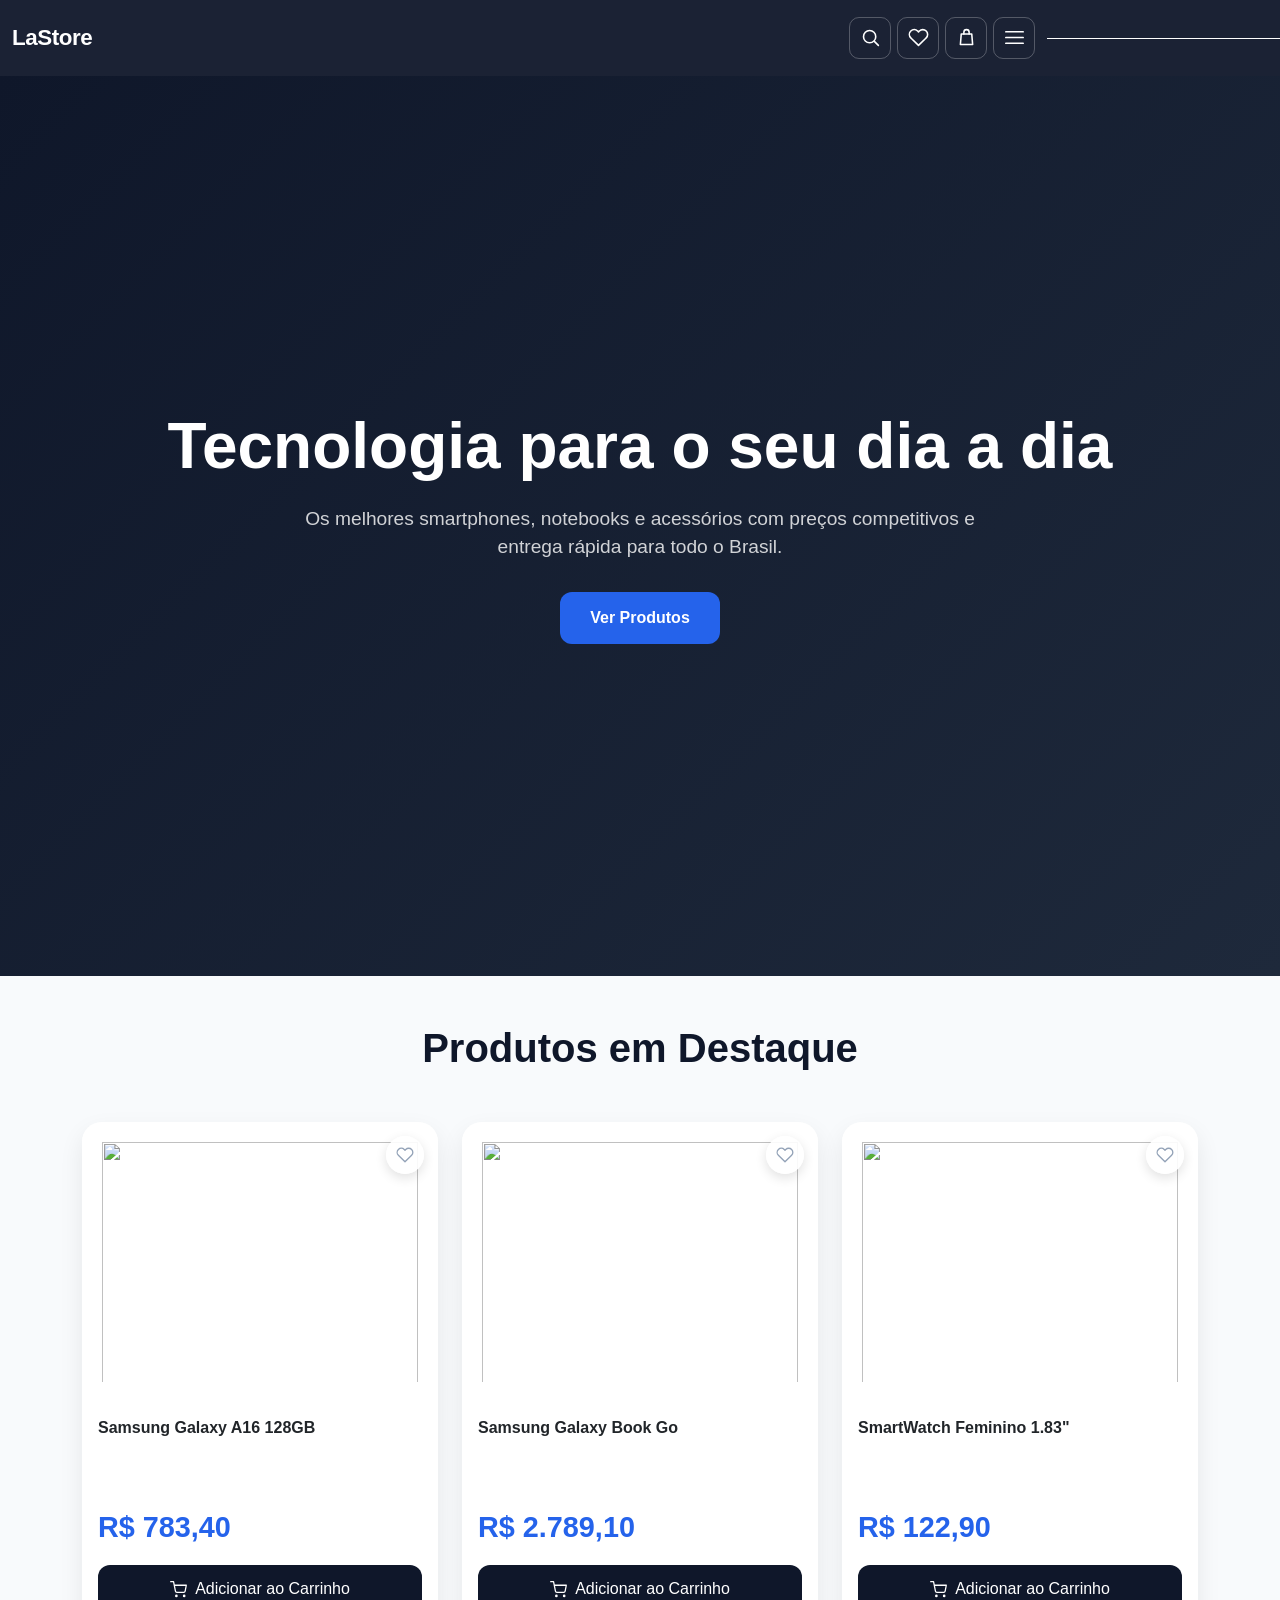
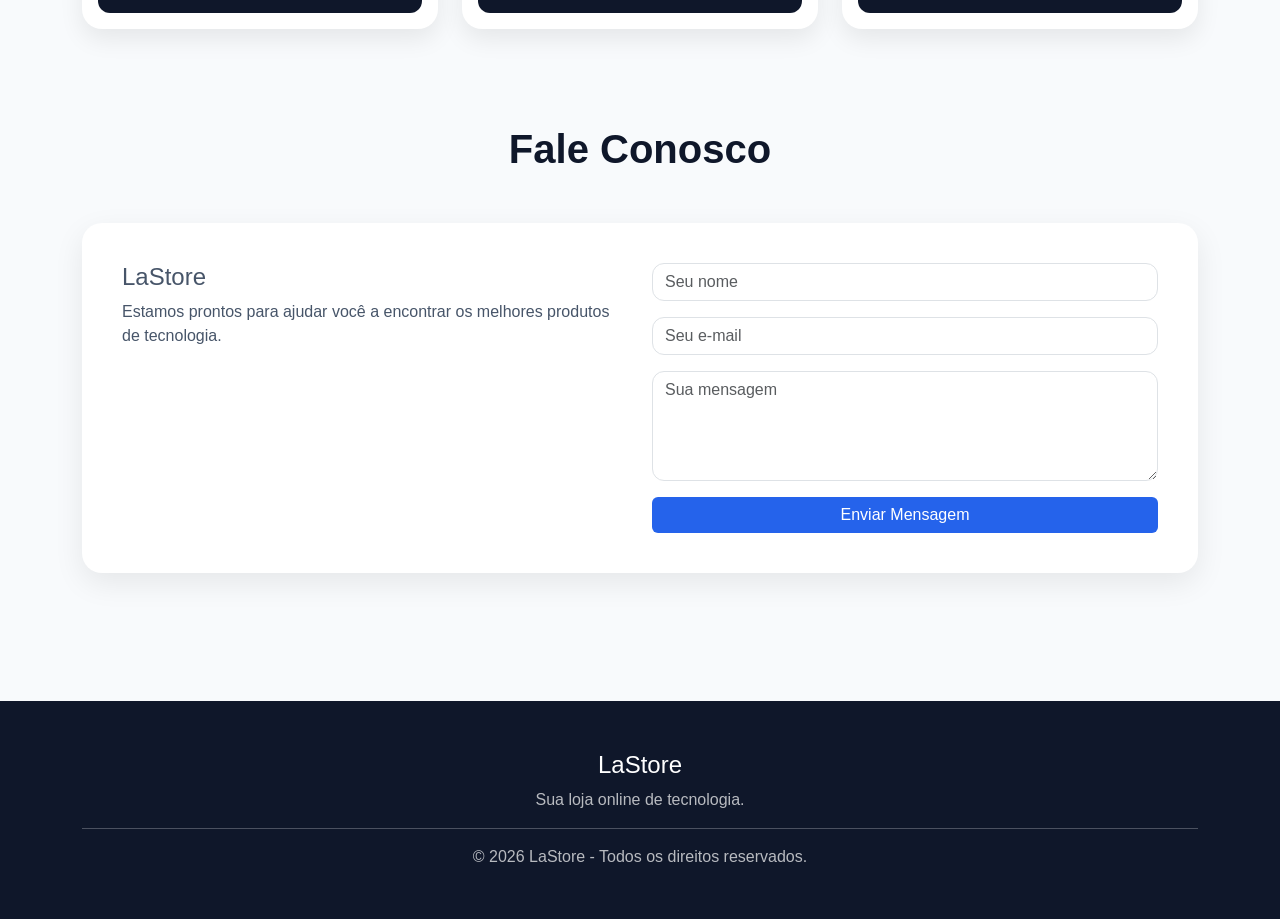
==== index.html @ 4da08b0f "Primeira versão do Lastore" ====
<!DOCTYPE html>
<html lang="pt-BR">
<head>
<meta charset="UTF-8">
<meta name="viewport" content="width=device-width, initial-scale=1.0">

<title>LaStore | Tecnologia e Inovação</title>

<link href="https://cdn.jsdelivr.net/npm/bootstrap@5.3.8/dist/css/bootstrap.min.css" rel="stylesheet">

<link rel="stylesheet" href="style.css">

</head>

<body>

<!-- TOASTS -->
<div class="toast-stack" id="toastStack"></div>

<header>

<nav class="navbar navbar-expand-lg fixed-top">
<div class="container d-flex align-items-center justify-content-between">

<a class="navbar-brand" href="#">
LaStore
</a>

<div class="nav-icons">

<button class="icon-btn" id="searchToggleBtn" onclick="toggleSearch()" aria-label="Pesquisar" title="Pesquisar">
<svg viewBox="0 0 24 24" width="21" height="21" fill="none" stroke="currentColor" stroke-width="1.8" stroke-linecap="round" stroke-linejoin="round"><circle cx="11" cy="11" r="7"></circle><line x1="21" y1="21" x2="16.65" y2="16.65"></line></svg>
</button>

<button class="icon-btn" id="wishlistBtn" data-bs-toggle="offcanvas" data-bs-target="#favoritos" aria-label="Favoritos" title="Favoritos">
<svg viewBox="0 0 24 24" width="21" height="21" fill="none" stroke="currentColor" stroke-width="1.8" stroke-linecap="round" stroke-linejoin="round"><path d="M20.8 4.6a5.5 5.5 0 0 0-7.8 0L12 5.6l-1-1a5.5 5.5 0 1 0-7.8 7.8l1 1L12 21l7.8-7.6 1-1a5.5 5.5 0 0 0 0-7.8z"></path></svg>
<span class="cart-badge d-none" id="favCount">0</span>
</button>

<button class="icon-btn" data-bs-toggle="offcanvas" data-bs-target="#carrinho" aria-label="Carrinho" title="Carrinho">
<svg viewBox="0 0 24 24" width="21" height="21" fill="none" stroke="currentColor" stroke-width="1.8" stroke-linecap="round" stroke-linejoin="round"><path d="M6 8h12l1 12H5L6 8z"></path><path d="M9 8V6a3 3 0 0 1 6 0v2"></path></svg>
<span class="cart-badge d-none" id="cartCount">0</span>
</button>

<button class="icon-btn" id="menuToggleBtn" onclick="abrirMenu()" aria-label="Menu" title="Menu">
<svg viewBox="0 0 24 24" width="23" height="23" fill="none" stroke="currentColor" stroke-width="1.8" stroke-linecap="round"><line x1="3" y1="6" x2="21" y2="6"></line><line x1="3" y1="12" x2="21" y2="12"></line><line x1="3" y1="18" x2="21" y2="18"></line></svg>
</button>

</div>

</div>

<!-- BARRA DE BUSCA -->
<div class="search-bar-wrap" id="searchBarWrap">
<div class="container">
<div class="search-input-group">
<svg viewBox="0 0 24 24" width="17" height="17" fill="none" stroke="currentColor" stroke-width="1.8" stroke-linecap="round" stroke-linejoin="round"><circle cx="11" cy="11" r="7"></circle><line x1="21" y1="21" x2="16.65" y2="16.65"></line></svg>
<input type="text" id="searchInput" class="form-control" placeholder="Buscar produtos..." oninput="handleSearchInput()" autocomplete="off">
</div>
<div class="search-suggestions" id="searchSuggestions"></div>
</div>
</div>

</nav>

</header>

<main>

<section id="home" class="hero">

<div class="container">

<h1>Tecnologia para o seu dia a dia</h1>

<p>
Os melhores smartphones, notebooks e acessórios com preços competitivos e entrega rápida para todo o Brasil.
</p>

<a href="#produtos" class="btn btn-primary">
Ver Produtos
</a>

</div>

</section>

<section id="produtos" class="py-5">

<div class="container">

<h2 class="section-title">
Produtos em Destaque
</h2>

<div class="row g-4">

<div class="col-md-6 col-lg-4">

<div class="card card-clickable" onclick="abrirDetalhesProduto(event)">

<button
class="fav-btn"
onclick="event.stopPropagation(); toggleFavorito(this)"
data-id="galaxy-a16"
data-name="Samsung Galaxy A16 128GB"
data-price="783.40"
data-img="https://horizonplay.fbitsstatic.net/img/p/smartphone-samsung-galaxy-a16-sm-a165m-dual-sim-de-128gb-4gb-ram-de-6-7-50-5-2mp-13mp-light-gray-152478/339081.jpg?w=670&h=670&v=202501231555"
title="Favoritar">
<svg class="icon-outline" viewBox="0 0 24 24" width="18" height="18" fill="none" stroke="currentColor" stroke-width="1.8" stroke-linecap="round" stroke-linejoin="round"><path d="M20.8 4.6a5.5 5.5 0 0 0-7.8 0L12 5.6l-1-1a5.5 5.5 0 1 0-7.8 7.8l1 1L12 21l7.8-7.6 1-1a5.5 5.5 0 0 0 0-7.8z"></path></svg>
<svg class="icon-filled" viewBox="0 0 24 24" width="18" height="18" fill="currentColor"><path d="M12 21s-6.7-4.35-9.3-8.1C1 10.1 1.6 6.6 4.6 5a5.4 5.4 0 0 1 7.4 1.7A5.4 5.4 0 0 1 19.4 5c3 1.6 3.6 5.1 1.9 7.9C18.7 16.65 12 21 12 21z"></path></svg>
</button>

<img
src="https://horizonplay.fbitsstatic.net/img/p/smartphone-samsung-galaxy-a16-sm-a165m-dual-sim-de-128gb-4gb-ram-de-6-7-50-5-2mp-13mp-light-gray-152478/339081.jpg?w=670&h=670&v=202501231555"
class="card-img-top">

<div class="card-body d-flex flex-column">

<h5 class="card-title">
Samsung Galaxy A16 128GB
</h5>

<p class="price">
R$ 783,40
</p>

<button
class="btn btn-cart mt-auto"
onclick="event.stopPropagation(); addToCart(this)"
data-id="galaxy-a16"
data-name="Samsung Galaxy A16 128GB"
data-price="783.40"
data-img="https://horizonplay.fbitsstatic.net/img/p/smartphone-samsung-galaxy-a16-sm-a165m-dual-sim-de-128gb-4gb-ram-de-6-7-50-5-2mp-13mp-light-gray-152478/339081.jpg?w=670&h=670&v=202501231555">
<svg viewBox="0 0 24 24" width="17" height="17" fill="none" stroke="currentColor" stroke-width="1.8" stroke-linecap="round" stroke-linejoin="round"><circle cx="9" cy="21" r="1"></circle><circle cx="20" cy="21" r="1"></circle><path d="M1 1h4l2.68 13.39a2 2 0 0 0 2 1.61h9.72a2 2 0 0 0 2-1.61L23 6H6"></path></svg>
<span>Adicionar ao Carrinho</span>
</button>

</div>
</div>
</div>

<div class="col-md-6 col-lg-4">

<div class="card card-clickable" onclick="abrirDetalhesProduto(event)">

<button
class="fav-btn"
onclick="event.stopPropagation(); toggleFavorito(this)"
data-id="galaxy-book-go"
data-name="Samsung Galaxy Book Go"
data-price="2789.10"
data-img="https://encrypted-tbn0.gstatic.com/shopping?q=tbn:ANd9GcTF6fMld_D76Q135TUOcxY_WT55fPdddpoz2CCiGW16uQ-2l4sKL_Lm_xfB4ng6LVjVs_negzHs_B8CIBebFWRwb944hF-o_VS5XSPoDG32-0N-1CF_nwsgCt_-OFv042NvxNtih0E9BWY&usqp=CAc"
title="Favoritar">
<svg class="icon-outline" viewBox="0 0 24 24" width="18" height="18" fill="none" stroke="currentColor" stroke-width="1.8" stroke-linecap="round" stroke-linejoin="round"><path d="M20.8 4.6a5.5 5.5 0 0 0-7.8 0L12 5.6l-1-1a5.5 5.5 0 1 0-7.8 7.8l1 1L12 21l7.8-7.6 1-1a5.5 5.5 0 0 0 0-7.8z"></path></svg>
<svg class="icon-filled" viewBox="0 0 24 24" width="18" height="18" fill="currentColor"><path d="M12 21s-6.7-4.35-9.3-8.1C1 10.1 1.6 6.6 4.6 5a5.4 5.4 0 0 1 7.4 1.7A5.4 5.4 0 0 1 19.4 5c3 1.6 3.6 5.1 1.9 7.9C18.7 16.65 12 21 12 21z"></path></svg>
</button>

<img
src="https://encrypted-tbn0.gstatic.com/shopping?q=tbn:ANd9GcTF6fMld_D76Q135TUOcxY_WT55fPdddpoz2CCiGW16uQ-2l4sKL_Lm_xfB4ng6LVjVs_negzHs_B8CIBebFWRwb944hF-o_VS5XSPoDG32-0N-1CF_nwsgCt_-OFv042NvxNtih0E9BWY&usqp=CAc"
class="card-img-top">

<div class="card-body d-flex flex-column">

<h5 class="card-title">
Samsung Galaxy Book Go
</h5>

<p class="price">
R$ 2.789,10
</p>

<button
class="btn btn-cart mt-auto"
onclick="event.stopPropagation(); addToCart(this)"
data-id="galaxy-book-go"
data-name="Samsung Galaxy Book Go"
data-price="2789.10"
data-img="https://encrypted-tbn0.gstatic.com/shopping?q=tbn:ANd9GcTF6fMld_D76Q135TUOcxY_WT55fPdddpoz2CCiGW16uQ-2l4sKL_Lm_xfB4ng6LVjVs_negzHs_B8CIBebFWRwb944hF-o_VS5XSPoDG32-0N-1CF_nwsgCt_-OFv042NvxNtih0E9BWY&usqp=CAc">
<svg viewBox="0 0 24 24" width="17" height="17" fill="none" stroke="currentColor" stroke-width="1.8" stroke-linecap="round" stroke-linejoin="round"><circle cx="9" cy="21" r="1"></circle><circle cx="20" cy="21" r="1"></circle><path d="M1 1h4l2.68 13.39a2 2 0 0 0 2 1.61h9.72a2 2 0 0 0 2-1.61L23 6H6"></path></svg>
<span>Adicionar ao Carrinho</span>
</button>

</div>
</div>
</div>

<div class="col-md-6 col-lg-4">

<div class="card card-clickable" onclick="abrirDetalhesProduto(event)">

<button
class="fav-btn"
onclick="event.stopPropagation(); toggleFavorito(this)"
data-id="smartwatch-fem"
data-name="SmartWatch Feminino 1.83&quot;"
data-price="122.90"
data-img="https://encrypted-tbn2.gstatic.com/shopping?q=tbn:ANd9GcSDHl7IGNN-c6VTKessWrzqLMX72WUH75_4E2bUFeJ4hO3MxTqA41mdZUwN_GTZT2Ot0Dv4WwpmY1N2ilcf4PkqiHlMtq92T5DcrvlVoA-Kic12PH2kKSZ5bWdzwJHIVbV1d8bzwg&usqp=CAc"
title="Favoritar">
<svg class="icon-outline" viewBox="0 0 24 24" width="18" height="18" fill="none" stroke="currentColor" stroke-width="1.8" stroke-linecap="round" stroke-linejoin="round"><path d="M20.8 4.6a5.5 5.5 0 0 0-7.8 0L12 5.6l-1-1a5.5 5.5 0 1 0-7.8 7.8l1 1L12 21l7.8-7.6 1-1a5.5 5.5 0 0 0 0-7.8z"></path></svg>
<svg class="icon-filled" viewBox="0 0 24 24" width="18" height="18" fill="currentColor"><path d="M12 21s-6.7-4.35-9.3-8.1C1 10.1 1.6 6.6 4.6 5a5.4 5.4 0 0 1 7.4 1.7A5.4 5.4 0 0 1 19.4 5c3 1.6 3.6 5.1 1.9 7.9C18.7 16.65 12 21 12 21z"></path></svg>
</button>

<img
src="https://encrypted-tbn2.gstatic.com/shopping?q=tbn:ANd9GcSDHl7IGNN-c6VTKessWrzqLMX72WUH75_4E2bUFeJ4hO3MxTqA41mdZUwN_GTZT2Ot0Dv4WwpmY1N2ilcf4PkqiHlMtq92T5DcrvlVoA-Kic12PH2kKSZ5bWdzwJHIVbV1d8bzwg&usqp=CAc"
class="card-img-top">

<div class="card-body d-flex flex-column">

<h5 class="card-title">
SmartWatch Feminino 1.83"
</h5>

<p class="price">
R$ 122,90
</p>

<button
class="btn btn-cart mt-auto"
onclick="event.stopPropagation(); addToCart(this)"
data-id="smartwatch-fem"
data-name="SmartWatch Feminino 1.83&quot;"
data-price="122.90"
data-img="https://encrypted-tbn2.gstatic.com/shopping?q=tbn:ANd9GcSDHl7IGNN-c6VTKessWrzqLMX72WUH75_4E2bUFeJ4hO3MxTqA41mdZUwN_GTZT2Ot0Dv4WwpmY1N2ilcf4PkqiHlMtq92T5DcrvlVoA-Kic12PH2kKSZ5bWdzwJHIVbV1d8bzwg&usqp=CAc">
<svg viewBox="0 0 24 24" width="17" height="17" fill="none" stroke="currentColor" stroke-width="1.8" stroke-linecap="round" stroke-linejoin="round"><circle cx="9" cy="21" r="1"></circle><circle cx="20" cy="21" r="1"></circle><path d="M1 1h4l2.68 13.39a2 2 0 0 0 2 1.61h9.72a2 2 0 0 0 2-1.61L23 6H6"></path></svg>
<span>Adicionar ao Carrinho</span>
</button>

</div>
</div>
</div>

</div>

</div>

</section>

<section id="contato" class="py-5">

<div class="container">

<h2 class="section-title">
Fale Conosco
</h2>

<div class="contact">

<div class="row">

<div class="col-md-6">
<h4>LaStore</h4>
<p>
Estamos prontos para ajudar você a encontrar os melhores produtos de tecnologia.
</p>
</div>

<div class="col-md-6">

<form onsubmit="return enviarMensagem(event)">

<input
type="text"
class="form-control mb-3"
placeholder="Seu nome"
required>

<input
type="email"
class="form-control mb-3"
placeholder="Seu e-mail"
required>

<textarea
class="form-control mb-3"
rows="4"
placeholder="Sua mensagem"
required></textarea>

<button class="btn btn-primary w-100">
Enviar Mensagem
</button>

</form>

</div>

</div>

</div>

</div>

</section>

</main>

<footer>

<div class="container text-center">

<h4>LaStore</h4>

<p class="footer-text">
Sua loja online de tecnologia.
</p>

<hr>

<p class="footer-text mb-0">
©️ 2026 LaStore - Todos os direitos reservados.
</p>

</div>

</footer>

<!-- MENU LATERAL (hambúrguer) -->
<div class="offcanvas offcanvas-end" tabindex="-1" id="menuLateral">

<div class="offcanvas-header">
<div id="menuUserInfo"></div>
<button type="button" class="btn-close" data-bs-dismiss="offcanvas"></button>
</div>

<div class="offcanvas-body d-flex flex-column">

<a href="#home" class="menu-link" onclick="return irParaSecao(event, 'home')">Início</a>
<a href="#produtos" class="menu-link" onclick="return irParaSecao(event, 'produtos')">Produtos</a>
<a href="#contato" class="menu-link" onclick="return irParaSecao(event, 'contato')">Contato</a>

<div id="menuAuthArea"></div>

<div class="mt-auto" id="menuLogoutArea"></div>

</div>

</div>

<!-- AUTH (Login + Cadastro em um único offcanvas, para evitar conflito de animação do Bootstrap) -->

<div class="offcanvas offcanvas-end" tabindex="-1" id="authOffcanvas">

<div class="offcanvas-header pb-0">
<button
type="button"
class="btn-close ms-auto"
data-bs-dismiss="offcanvas"> </button>
</div>

<div class="offcanvas-body pt-0">

<!-- VIEW: LOGIN -->
<div id="loginView">

<div class="auth-header">
<div class="auth-icon">
<svg viewBox="0 0 24 24" width="24" height="24" fill="none" stroke="currentColor" stroke-width="1.8" stroke-linecap="round" stroke-linejoin="round"><rect x="4" y="10" width="16" height="10" rx="2"></rect><path d="M8 10V7a4 4 0 0 1 8 0v3"></path></svg>
</div>
<h5>Bem-vindo de volta</h5>
<p>Acesse sua conta para continuar</p>
</div>

<form id="loginForm" onsubmit="return handleLogin(event)" novalidate>

<div class="mb-3">
<label class="form-label">E-mail</label>
<div class="input-group-auth">
<span class="field-icon"><svg viewBox="0 0 24 24" width="15" height="15" fill="none" stroke="currentColor" stroke-width="1.8" stroke-linecap="round" stroke-linejoin="round"><rect x="2" y="4" width="20" height="16" rx="2"></rect><path d="M22 6 12 13 2 6"></path></svg></span>
<input type="email" class="form-control" id="loginEmail" placeholder="seuemail@exemplo.com" required>
</div>
<div class="field-error" id="loginEmailError">Informe um e-mail válido.</div>
</div>

<div class="mb-2">
<label class="form-label">Senha</label>
<div class="input-group-auth">
<span class="field-icon"><svg viewBox="0 0 24 24" width="15" height="15" fill="none" stroke="currentColor" stroke-width="1.8" stroke-linecap="round" stroke-linejoin="round"><circle cx="7.5" cy="15.5" r="5.5"></circle><path d="M21 2l-9.6 9.6"></path><path d="M15.5 7.5l3 3L22 7l-3-3"></path></svg></span>
<input type="password" class="form-control" id="loginPassword" placeholder="Sua senha" required>
<button type="button" class="toggle-visibility" onclick="toggleVisibility('loginPassword', this)"><svg class="eye-open" viewBox="0 0 24 24" width="16" height="16" fill="none" stroke="currentColor" stroke-width="1.8" stroke-linecap="round" stroke-linejoin="round"><path d="M1 12s4-7 11-7 11 7 11 7-4 7-11 7-11-7-11-7z"></path><circle cx="12" cy="12" r="3"></circle></svg><svg class="eye-closed d-none" viewBox="0 0 24 24" width="16" height="16" fill="none" stroke="currentColor" stroke-width="1.8" stroke-linecap="round" stroke-linejoin="round"><path d="M17.94 17.94A10.94 10.94 0 0 1 12 19c-7 0-11-7-11-7a20.3 20.3 0 0 1 5.06-5.94M9.9 4.24A10.94 10.94 0 0 1 12 4c7 0 11 7 11 7a20.3 20.3 0 0 1-2.16 3.19M14.12 14.12a3 3 0 1 1-4.24-4.24"></path><line x1="1" y1="1" x2="23" y2="23"></line></svg></button>
</div>
<div class="field-error" id="loginPasswordError">Informe sua senha.</div>
</div>

<div class="d-flex justify-content-between align-items-center mb-3 mt-2">
<div class="form-check">
<input class="form-check-input" type="checkbox" id="lembrarMe">
<label class="form-check-label" for="lembrarMe">Lembrar-me</label>
</div>
<a href="#" class="forgot-link" onclick="mostrarToast('Recuperação de senha', 'Enviamos as instruções para o seu e-mail (simulação).', 'success'); return false;">Esqueceu a senha?</a>
</div>

<button type="submit" class="btn btn-primary btn-auth-submit">
Entrar
</button>

<div class="auth-divider">novo por aqui?</div>

<div class="auth-switch">
Ainda não tem conta?
<a href="#" onclick="mostrarAuthView('cadastro'); return false;">Criar conta grátis</a>
</div>

</form>

</div>

<!-- VIEW: CADASTRO -->
<div id="cadastroView" class="d-none">

<div class="auth-header">
<div class="auth-icon">
<svg viewBox="0 0 24 24" width="24" height="24" fill="none" stroke="currentColor" stroke-width="1.8" stroke-linecap="round" stroke-linejoin="round"><path d="M20 21v-2a4 4 0 0 0-4-4H8a4 4 0 0 0-4 4v2"></path><circle cx="12" cy="7" r="4"></circle></svg>
</div>
<h5>Criar minha conta</h5>
<p>Leva menos de um minuto</p>
</div>

<form id="cadastroForm" onsubmit="return handleCadastro(event)" novalidate>

<div class="mb-3">
<label class="form-label">Nome completo</label>
<div class="input-group-auth">
<span class="field-icon"><svg viewBox="0 0 24 24" width="15" height="15" fill="none" stroke="currentColor" stroke-width="1.8" stroke-linecap="round" stroke-linejoin="round"><path d="M20 21v-2a4 4 0 0 0-4-4H8a4 4 0 0 0-4 4v2"></path><circle cx="12" cy="7" r="4"></circle></svg></span>
<input type="text" class="form-control" id="cadNome" placeholder="Seu nome" required>
</div>
<div class="field-error" id="cadNomeError">Informe seu nome.</div>
</div>

<div class="mb-3">
<label class="form-label">E-mail</label>
<div class="input-group-auth">
<span class="field-icon"><svg viewBox="0 0 24 24" width="15" height="15" fill="none" stroke="currentColor" stroke-width="1.8" stroke-linecap="round" stroke-linejoin="round"><rect x="2" y="4" width="20" height="16" rx="2"></rect><path d="M22 6 12 13 2 6"></path></svg></span>
<input type="email" class="form-control" id="cadEmail" placeholder="seuemail@exemplo.com" required>
</div>
<div class="field-error" id="cadEmailError">Informe um e-mail válido.</div>
</div>

<div class="mb-1">
<label class="form-label">Senha</label>
<div class="input-group-auth">
<span class="field-icon"><svg viewBox="0 0 24 24" width="15" height="15" fill="none" stroke="currentColor" stroke-width="1.8" stroke-linecap="round" stroke-linejoin="round"><circle cx="7.5" cy="15.5" r="5.5"></circle><path d="M21 2l-9.6 9.6"></path><path d="M15.5 7.5l3 3L22 7l-3-3"></path></svg></span>
<input type="password" class="form-control" id="cadSenha" placeholder="Crie uma senha forte" oninput="atualizarForcaSenha()" required>
<button type="button" class="toggle-visibility" onclick="toggleVisibility('cadSenha', this)"><svg class="eye-open" viewBox="0 0 24 24" width="16" height="16" fill="none" stroke="currentColor" stroke-width="1.8" stroke-linecap="round" stroke-linejoin="round"><path d="M1 12s4-7 11-7 11 7 11 7-4 7-11 7-11-7-11-7z"></path><circle cx="12" cy="12" r="3"></circle></svg><svg class="eye-closed d-none" viewBox="0 0 24 24" width="16" height="16" fill="none" stroke="currentColor" stroke-width="1.8" stroke-linecap="round" stroke-linejoin="round"><path d="M17.94 17.94A10.94 10.94 0 0 1 12 19c-7 0-11-7-11-7a20.3 20.3 0 0 1 5.06-5.94M9.9 4.24A10.94 10.94 0 0 1 12 4c7 0 11 7 11 7a20.3 20.3 0 0 1-2.16 3.19M14.12 14.12a3 3 0 1 1-4.24-4.24"></path><line x1="1" y1="1" x2="23" y2="23"></line></svg></button>
</div>

<div class="pwd-strength">
<div class="pwd-strength-bars">
<span id="bar1"></span>
<span id="bar2"></span>
<span id="bar3"></span>
<span id="bar4"></span>
</div>
<span class="pwd-strength-label" id="pwdStrengthLabel" style="color:#94a3b8;">Digite uma senha</span>

<ul class="pwd-rules">
<li id="ruleLen"><span class="rule-icon">○</span> Mínimo de 8 caracteres</li>
<li id="ruleUpper"><span class="rule-icon">○</span> Uma letra maiúscula</li>
<li id="ruleLower"><span class="rule-icon">○</span> Uma letra minúscula</li>
<li id="ruleNumber"><span class="rule-icon">○</span> Um número</li>
<li id="ruleSpecial"><span class="rule-icon">○</span> Um caractere especial (!@#$%...)</li>
</ul>
</div>
</div>

<div class="mb-3 mt-3">
<label class="form-label">Confirmar senha</label>
<div class="input-group-auth">
<span class="field-icon"><svg viewBox="0 0 24 24" width="15" height="15" fill="none" stroke="currentColor" stroke-width="1.8" stroke-linecap="round" stroke-linejoin="round"><circle cx="7.5" cy="15.5" r="5.5"></circle><path d="M21 2l-9.6 9.6"></path><path d="M15.5 7.5l3 3L22 7l-3-3"></path></svg></span>
<input type="password" class="form-control" id="cadSenhaConfirm" placeholder="Repita a senha" oninput="validarConfirmacao()" required>
<button type="button" class="toggle-visibility" onclick="toggleVisibility('cadSenhaConfirm', this)"><svg class="eye-open" viewBox="0 0 24 24" width="16" height="16" fill="none" stroke="currentColor" stroke-width="1.8" stroke-linecap="round" stroke-linejoin="round"><path d="M1 12s4-7 11-7 11 7 11 7-4 7-11 7-11-7-11-7z"></path><circle cx="12" cy="12" r="3"></circle></svg><svg class="eye-closed d-none" viewBox="0 0 24 24" width="16" height="16" fill="none" stroke="currentColor" stroke-width="1.8" stroke-linecap="round" stroke-linejoin="round"><path d="M17.94 17.94A10.94 10.94 0 0 1 12 19c-7 0-11-7-11-7a20.3 20.3 0 0 1 5.06-5.94M9.9 4.24A10.94 10.94 0 0 1 12 4c7 0 11 7 11 7a20.3 20.3 0 0 1-2.16 3.19M14.12 14.12a3 3 0 1 1-4.24-4.24"></path><line x1="1" y1="1" x2="23" y2="23"></line></svg></button>
</div>
<div class="field-error" id="cadConfirmError">As senhas não coincidem.</div>
</div>

<div class="form-check mb-3">
<input class="form-check-input" type="checkbox" id="aceitarTermos" required>
<label class="form-check-label" for="aceitarTermos">
Li e aceito os Termos de Uso e a Política de Privacidade
</label>
</div>

<button type="submit" class="btn btn-primary btn-auth-submit" id="cadastroSubmitBtn">
Criar conta
</button>

<div class="auth-switch">
Já tem conta?
<a href="#" onclick="mostrarAuthView('login'); return false;">Fazer login</a>
</div>

</form>

</div>

</div>

</div>

<!-- CARRINHO -->

<div class="offcanvas offcanvas-end" tabindex="-1" id="carrinho">

<div class="offcanvas-header">
<h5 class="fw-bold">Seu Carrinho</h5>
<button type="button" class="btn-close" data-bs-dismiss="offcanvas"></button>
</div>

<div class="offcanvas-body d-flex flex-column">

<div id="cartItems" style="flex:1; overflow-y:auto;"></div>

<div class="cart-summary" id="cartSummary" style="display:none;">
<div class="total-row">
<span>Total</span>
<span id="cartTotal">R$ 0,00</span>
</div>
<button class="btn btn-primary w-100" onclick="finalizarCompra()">
Finalizar Compra
</button>
</div>

</div>

</div>

<!-- FAVORITOS -->

<div class="offcanvas offcanvas-end" tabindex="-1" id="favoritos">

<div class="offcanvas-header">
<h5 class="fw-bold">Meus Favoritos</h5>
<button type="button" class="btn-close" data-bs-dismiss="offcanvas"></button>
</div>

<div class="offcanvas-body d-flex flex-column">

<div id="favItems" style="flex:1; overflow-y:auto;"></div>

</div>

</div>

<script src="https://cdn.jsdelivr.net/npm/bootstrap@5.3.8/dist/js/bootstrap.bundle.min.js"></script>

<script src="script.js"></script>

</body>
</html>
---- style.css ----
:root{
    --primary:#0f172a;
    --secondary:#1e293b;
    --accent:#2563eb;
    --success:#10b981;
    --danger:#ef4444;
    --warning:#f59e0b;
    --light:#f8fafc;
    --text:#475569;
    --border:#e2e8f0;
}

html{
    scroll-behavior:smooth;
}

body{
    background:var(--light);
    color:var(--text);
    font-family:'Segoe UI',sans-serif;
    padding-top:76px;
}

/* NAVBAR */
.navbar{
    background:rgba(15,23,42,.95) !important;
    backdrop-filter:blur(10px);
    border-bottom:none;
    box-shadow:none;
    padding:0;
    height:76px;
    display:flex;
    align-items:center;
}

.navbar-brand{
    color:#ffffff !important;
    font-weight:800;
    font-size:1.4rem;
    letter-spacing:-.02em;
}

/* Ícones da navbar (busca, curtidos, carrinho, menu) */
.nav-icons{
    display:flex;
    align-items:center;
    gap:6px;
}

.icon-btn{
    position:relative;
    background:transparent;
    border:1px solid rgba(255,255,255,.25);
    color:#ffffff;
    border-radius:10px;
    width:42px;
    height:42px;
    display:flex;
    align-items:center;
    justify-content:center;
    transition:.2s;
    cursor:pointer;
    flex-shrink:0;
}
.icon-btn:hover{
    background:rgba(255,255,255,.1);
}
.icon-btn.active{
    background:rgba(37,99,235,.35);
    border-color:var(--accent);
    color:#ffffff;
}
.icon-btn svg{
    display:block;
}

.cart-badge{
    position:absolute;
    top:2px;
    right:2px;
    background:var(--accent);
    color:#fff;
    font-size:.65rem;
    font-weight:700;
    min-width:16px;
    height:16px;
    border-radius:50%;
    display:flex;
    align-items:center;
    justify-content:center;
    padding:0 3px;
    border:2px solid #fff;
}

/* Barra de busca expansível */
.search-bar-wrap{
    max-height:0;
    overflow:hidden;
    transition:max-height .3s ease;
    background:#ffffff;
    border-bottom:1px solid transparent;
}
.search-bar-wrap.show{
    max-height:400px;
    border-bottom:1px solid var(--border);
}
.search-bar-wrap .container{
    padding:14px 15px 18px;
    position:relative;
}
.search-bar-wrap .search-input-group{
    position:relative;
}
.search-bar-wrap .search-input-group svg{
    position:absolute;
    left:14px;
    top:50%;
    transform:translateY(-50%);
    color:#94a3b8;
}
.search-bar-wrap .form-control{
    border:1px solid var(--border);
    background:var(--light);
    padding-left:42px;
}
.search-bar-wrap .form-control:focus{
    box-shadow:0 0 0 3px rgba(37,99,235,.12);
    border-color:var(--accent);
}

.search-suggestions{
    display:none;
    margin-top:10px;
    background:#fff;
    border:1px solid var(--border);
    border-radius:12px;
    overflow:hidden;
    max-height:320px;
    overflow-y:auto;
}
.search-suggestions.show{
    display:block;
}
.search-suggestion-item{
    display:flex;
    align-items:center;
    gap:12px;
    width:100%;
    text-align:left;
    padding:10px 14px;
    background:#fff;
    border:none;
    border-bottom:1px solid var(--border);
    cursor:pointer;
    transition:.15s;
}
.search-suggestion-item:last-child{
    border-bottom:none;
}
.search-suggestion-item:hover{
    background:var(--light);
}
.search-suggestion-item img{
    width:36px;
    height:36px;
    object-fit:contain;
    background:var(--light);
    border-radius:8px;
    flex-shrink:0;
}
.search-suggestion-item span{
    font-size:.9rem;
    font-weight:600;
    color:var(--primary);
}
.search-suggestion-empty{
    padding:16px;
    text-align:center;
    color:var(--text);
    font-size:.88rem;
}

/* HERO */
.hero{
    min-height:100vh;
    display:flex;
    align-items:center;
    justify-content:center;
    text-align:center;
    color:white;

    background:
    linear-gradient(
        135deg,
        #0f172a,
        #1e293b
    );
}

.hero h1{
    font-size:4rem;
    font-weight:800;
    margin-bottom:20px;
}

.hero p{
    font-size:1.2rem;
    opacity:.8;
    max-width:700px;
    margin:auto;
}

.hero .btn{
    margin-top:30px;
    padding:14px 30px;
    border-radius:12px;
    font-weight:600;
}

/* SECTION */
.section-title{
    text-align:center;
    font-size:2.5rem;
    font-weight:700;
    margin-bottom:50px;
    color:var(--primary);
}

/* CARDS */
.card{
    position:relative;
    border:none;
    border-radius:20px;
    overflow:hidden;
    box-shadow:0 10px 25px rgba(0,0,0,.08);
    transition:.4s;
    height:100%;
}

.card:hover{
    transform:translateY(-10px);
    box-shadow:0 20px 40px rgba(0,0,0,.15);
}

.card.card-highlight{
    box-shadow:0 0 0 3px var(--accent), 0 20px 40px rgba(0,0,0,.15);
}

.card-clickable{
    cursor:pointer;
}

.card-img-top{
    height:280px;
    object-fit:contain;
    padding:20px;
    background:white;
}

.card-title{
    min-height:80px;
    font-size:1rem;
    font-weight:600;
}

.price{
    font-size:1.8rem;
    font-weight:800;
    color:var(--accent);
}

.btn-cart{
    background:var(--primary);
    color:white;
    width:100%;
    border-radius:12px;
    padding:12px;
    transition:.3s;
    border:none;
    display:flex;
    align-items:center;
    justify-content:center;
    gap:8px;
}

.btn-cart:hover{
    background:var(--accent);
    color:white;
}

.btn-cart.added{
    background:var(--success);
}

/* Botão de favoritar no card do produto */
.fav-btn{
    position:absolute;
    top:14px;
    right:14px;
    width:38px;
    height:38px;
    border-radius:50%;
    background:rgba(255,255,255,.9);
    border:none;
    display:flex;
    align-items:center;
    justify-content:center;
    color:#94a3b8;
    box-shadow:0 4px 12px rgba(0,0,0,.12);
    cursor:pointer;
    transition:.2s;
    z-index:2;
}
.fav-btn:hover{
    transform:scale(1.08);
}
.fav-btn.active{
    color:var(--danger);
}
.fav-btn .icon-outline{ display:block; }
.fav-btn .icon-filled{ display:none; }
.fav-btn.active .icon-outline{ display:none; }
.fav-btn.active .icon-filled{ display:block; }

/* CONTATO */
.contact{
    background:white;
    border-radius:20px;
    padding:40px;
    box-shadow:0 10px 30px rgba(0,0,0,.08);
}

/* FOOTER */
footer{
    background:var(--primary);
    color:white;
    padding:50px 0;
    margin-top:80px;
}

.footer-text{
    opacity:.7;
}

/* OFFCANVAS */
.offcanvas{
    border:none;
}

.form-control{
    border-radius:12px;
}

.btn-primary{
    background:var(--accent);
    border:none;
}

.btn-primary:hover{
    background:#1d4ed8;
}

/* CARRINHO / FAVORITOS */
.cart-item{
    display:flex;
    gap:14px;
    padding:14px 0;
    border-bottom:1px solid var(--border);
}
.cart-item img{
    width:64px;
    height:64px;
    object-fit:contain;
    background:#f8fafc;
    border-radius:10px;
    padding:6px;
    flex-shrink:0;
}
.cart-item-info{
    flex:1;
    min-width:0;
}
.cart-item-info .name{
    font-weight:600;
    font-size:.9rem;
    color:var(--primary);
    margin-bottom:4px;
}
.cart-item-info .unit-price{
    font-size:.8rem;
    color:var(--text);
}
.qty-control{
    display:flex;
    align-items:center;
    gap:10px;
    margin-top:8px;
}
.qty-control button{
    width:26px;
    height:26px;
    border-radius:7px;
    border:1px solid #cbd5e1;
    background:#fff;
    font-weight:700;
    line-height:1;
    cursor:pointer;
}
.qty-control button:hover{
    background:#f1f5f9;
}
.cart-item-remove{
    background:none;
    border:none;
    color:#94a3b8;
    cursor:pointer;
    align-self:flex-start;
    line-height:1;
    display:flex;
}
.cart-item-remove:hover{ color:var(--danger); }

.cart-empty{
    text-align:center;
    padding:60px 20px;
    color:var(--text);
}

.cart-summary{
    border-top:1px solid var(--border);
    padding-top:18px;
    margin-top:6px;
}
.cart-summary .total-row{
    display:flex;
    justify-content:space-between;
    font-size:1.15rem;
    font-weight:800;
    color:var(--primary);
    margin-bottom:16px;
}

/* ===== MENU LATERAL (hambúrguer) ===== */
.menu-link{
    display:block;
    padding:14px 2px;
    font-weight:600;
    color:var(--primary);
    text-decoration:none;
    border-bottom:1px solid var(--border);
}
.menu-link:hover{
    color:var(--accent);
}

.menu-user-info{
    display:flex;
    align-items:center;
    gap:12px;
}
.menu-user-info .avatar{
    width:40px;
    height:40px;
    border-radius:50%;
    background:var(--accent);
    color:#fff;
    display:flex;
    align-items:center;
    justify-content:center;
    font-weight:800;
    font-size:.85rem;
    flex-shrink:0;
}

.btn-menu-auth{
    border-radius:12px;
    padding:12px;
    font-weight:700;
    width:100%;
    margin-top:12px;
}

.btn-logout{
    border-radius:12px;
    padding:12px;
    font-weight:700;
    width:100%;
    background:transparent;
    border:1px solid var(--danger);
    color:var(--danger);
    margin-top:16px;
    display:flex;
    align-items:center;
    justify-content:center;
    gap:8px;
}
.btn-logout:hover{
    background:var(--danger);
    color:#fff;
}

/* ===== AUTH (Login / Cadastro) ===== */
.auth-header{
    text-align:center;
    padding:10px 0 20px;
}
.auth-header .auth-icon{
    width:56px;
    height:56px;
    border-radius:16px;
    background:linear-gradient(135deg, var(--accent), #1d4ed8);
    display:flex;
    align-items:center;
    justify-content:center;
    margin:0 auto 14px;
    color:#fff;
    box-shadow:0 8px 20px rgba(37,99,235,.3);
}
.auth-header h5{
    font-weight:800;
    color:var(--primary);
    margin-bottom:4px;
}
.auth-header p{
    font-size:.85rem;
    color:var(--text);
    margin:0;
}

.input-group-auth{
    position:relative;
}
.input-group-auth .form-control{
    padding-left:42px;
}
.input-group-auth .field-icon{
    position:absolute;
    left:14px;
    top:50%;
    transform:translateY(-50%);
    color:#94a3b8;
    pointer-events:none;
    display:flex;
}
.input-group-auth .toggle-visibility{
    position:absolute;
    right:12px;
    top:50%;
    transform:translateY(-50%);
    background:none;
    border:none;
    color:#94a3b8;
    cursor:pointer;
    padding:4px 6px;
    display:flex;
}

.form-control.is-invalid-custom{
    border-color:var(--danger) !important;
    background-image:none;
}
.form-control.is-valid-custom{
    border-color:var(--success) !important;
    background-image:none;
}
.field-error{
    color:var(--danger);
    font-size:.78rem;
    margin-top:5px;
    display:none;
}
.field-error.show{
    display:block;
}

.auth-divider{
    display:flex;
    align-items:center;
    gap:12px;
    margin:18px 0;
    color:#94a3b8;
    font-size:.8rem;
}
.auth-divider::before,
.auth-divider::after{
    content:"";
    flex:1;
    height:1px;
    background:var(--border);
}

.auth-switch{
    text-align:center;
    font-size:.88rem;
    color:var(--text);
    margin-top:6px;
}
.auth-switch a{
    color:var(--accent);
    font-weight:600;
    text-decoration:none;
    cursor:pointer;
}
.auth-switch a:hover{
    text-decoration:underline;
}

.form-check-label{
    font-size:.85rem;
}
.forgot-link{
    font-size:.83rem;
    color:var(--accent);
    text-decoration:none;
    font-weight:600;
}
.forgot-link:hover{
    text-decoration:underline;
}

/* Força da senha */
.pwd-strength{
    margin-top:8px;
}
.pwd-strength-bars{
    display:flex;
    gap:4px;
    margin-bottom:6px;
}
.pwd-strength-bars span{
    height:5px;
    flex:1;
    border-radius:3px;
    background:var(--border);
    transition:.25s;
}
.pwd-strength-label{
    font-size:.75rem;
    font-weight:600;
}
.pwd-rules{
    list-style:none;
    padding:0;
    margin:10px 0 0;
    font-size:.78rem;
}
.pwd-rules li{
    display:flex;
    align-items:center;
    gap:7px;
    padding:2px 0;
    color:#94a3b8;
    transition:.2s;
}
.pwd-rules li.ok{
    color:var(--success);
}
.pwd-rules li .rule-icon{
    width:14px;
    display:flex;
    align-items:center;
    justify-content:center;
}

.btn-auth-submit{
    border-radius:12px;
    padding:12px;
    font-weight:700;
    width:100%;
}
.btn-auth-submit:disabled{
    opacity:.55;
    cursor:not-allowed;
}

/* Toast de sucesso */
.toast-stack{
    position:fixed;
    top:90px;
    right:20px;
    z-index:1200;
    display:flex;
    flex-direction:column;
    gap:10px;
}
.app-toast{
    min-width:280px;
    max-width:340px;
    background:#fff;
    border-radius:14px;
    box-shadow:0 15px 35px rgba(0,0,0,.18);
    padding:14px 16px;
    display:flex;
    align-items:flex-start;
    gap:12px;
    transform:translateX(120%);
    opacity:0;
    transition:transform .35s ease, opacity .35s ease;
    border-left:4px solid var(--success);
}
.app-toast.show{
    transform:translateX(0);
    opacity:1;
}
.app-toast .toast-icon{
    width:32px;
    height:32px;
    border-radius:50%;
    background:rgba(16,185,129,.12);
    color:var(--success);
    display:flex;
    align-items:center;
    justify-content:center;
    flex-shrink:0;
}
.app-toast.error{
    border-left-color:var(--danger);
}
.app-toast.error .toast-icon{
    background:rgba(239,68,68,.12);
    color:var(--danger);
}
.app-toast .toast-body-text{
    font-size:.86rem;
    color:var(--primary);
    font-weight:600;
    line-height:1.35;
}
.app-toast .toast-body-text small{
    display:block;
    font-weight:400;
    color:var(--text);
    margin-top:2px;
}
.app-toast .toast-close{
    background:none;
    border:none;
    color:#94a3b8;
    margin-left:auto;
    cursor:pointer;
    display:flex;
}

@media(max-width:768px){

.hero h1{
    font-size:2.5rem;
}

.section-title{
    font-size:2rem;
}

.toast-stack{
    left:12px;
    right:12px;
    top:80px;
}
.app-toast{
    min-width:0;
    max-width:none;
    width:100%;
}

}
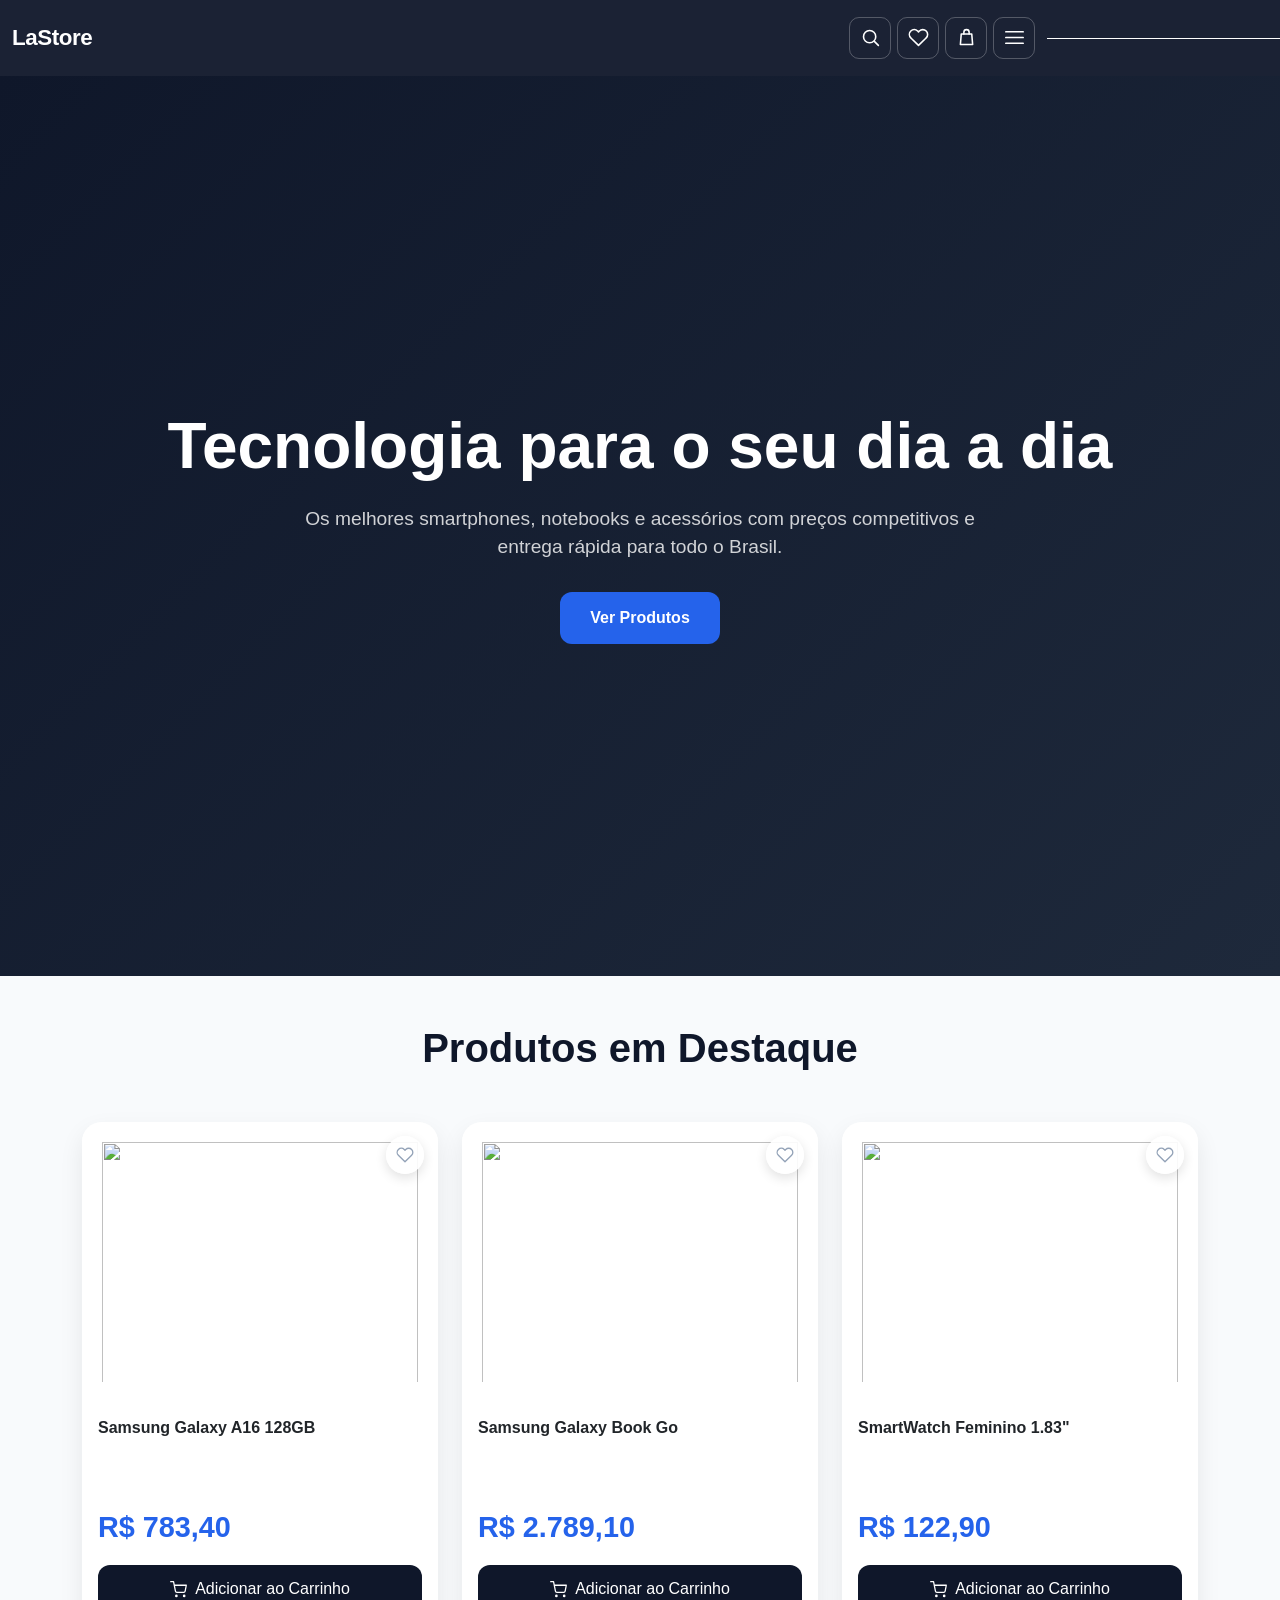
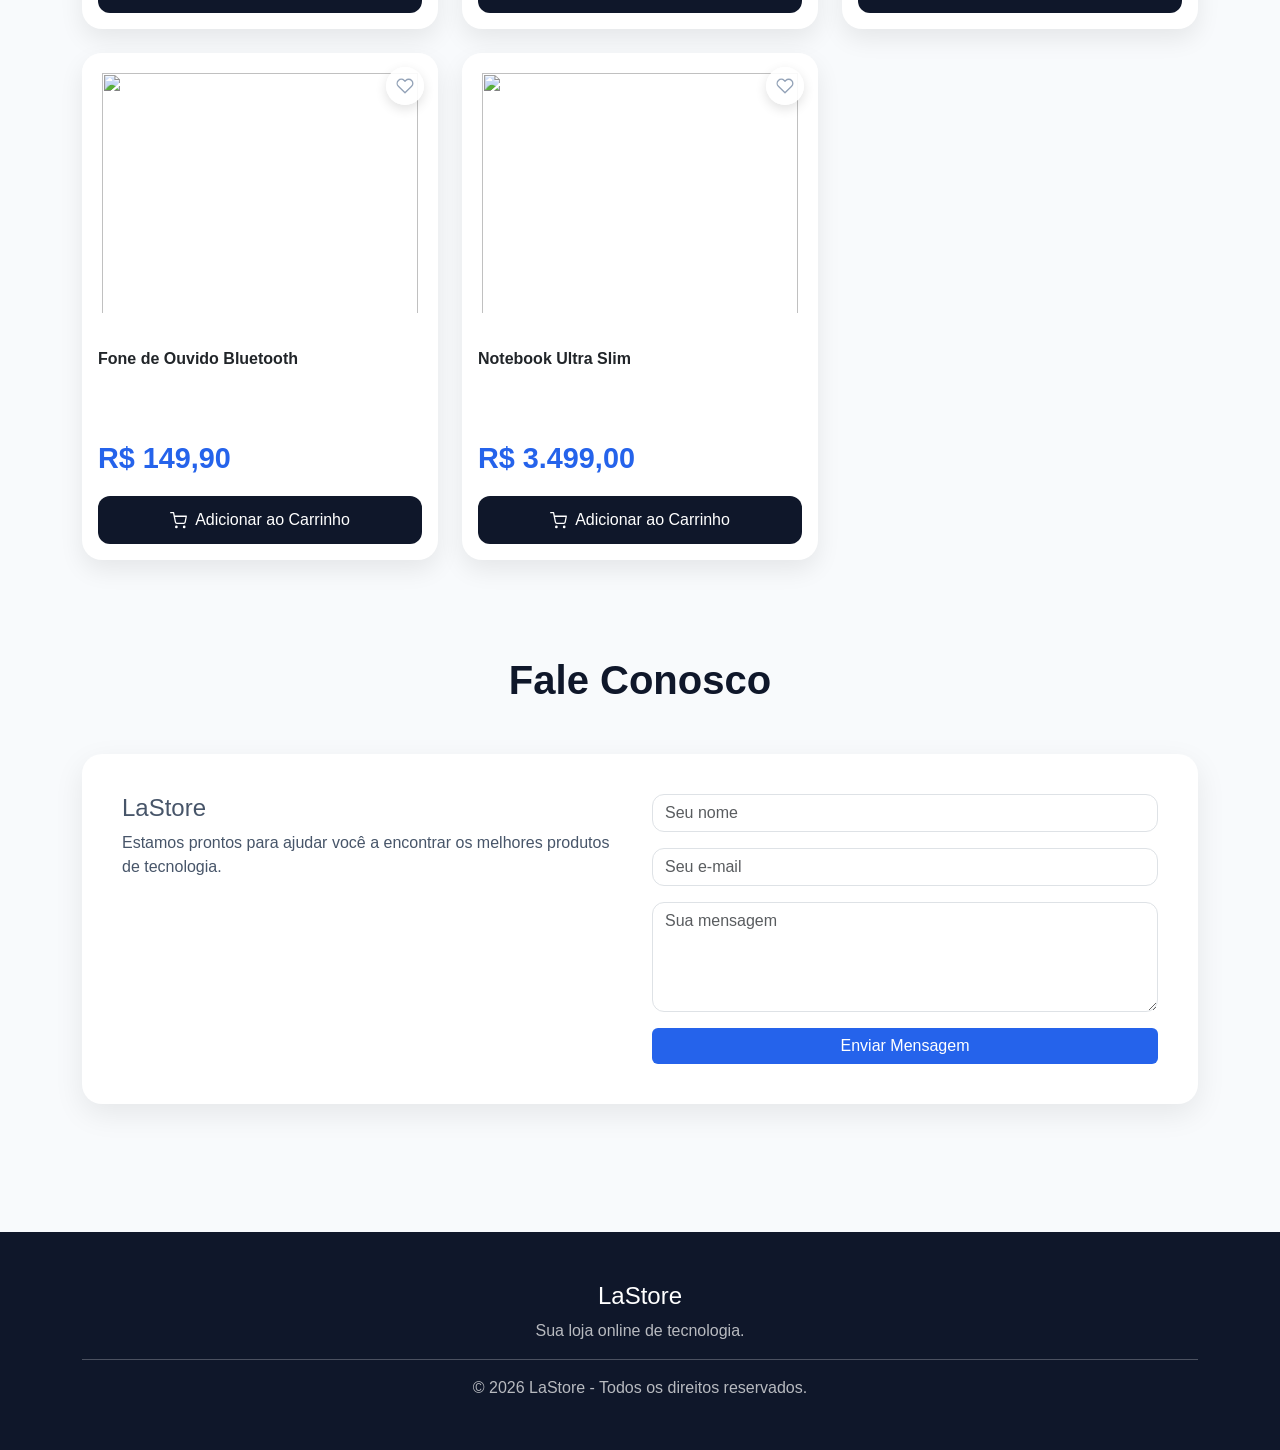
==== commit 350218c3: "adiciona cards novos" ====
--- a/index.html
+++ b/index.html
@@ -95,7 +95,7 @@
 
 <div class="row g-4">
 
-<div class="col-md-6 col-lg-4">
+<div class="col-6 col-lg-4">
 
 <div class="card card-clickable" onclick="abrirDetalhesProduto(event)">
 
@@ -140,7 +140,7 @@
 </div>
 </div>
 
-<div class="col-md-6 col-lg-4">
+<div class="col-6 col-lg-4">
 
 <div class="card card-clickable" onclick="abrirDetalhesProduto(event)">
 
@@ -185,7 +185,7 @@
 </div>
 </div>
 
-<div class="col-md-6 col-lg-4">
+<div class="col-6 col-lg-4">
 
 <div class="card card-clickable" onclick="abrirDetalhesProduto(event)">
 
@@ -230,6 +230,96 @@
 </div>
 </div>
 
+<div class="col-6 col-lg-4">
+
+<div class="card card-clickable" onclick="abrirDetalhesProduto(event)">
+
+<button
+class="fav-btn"
+onclick="event.stopPropagation(); toggleFavorito(this)"
+data-id="fone-bluetooth"
+data-name="Fone de Ouvido Bluetooth"
+data-price="149.90"
+data-img="https://static.netshoes.com.br/produtos/fone-de-ouvido-sem-fio-jbl-tune-510bt-bluetooth-preto/06/N26-0772-006/N26-0772-006_zoom1.jpg?ts=1642594164&ims=1088x"
+title="Favoritar">
+<svg class="icon-outline" viewBox="0 0 24 24" width="18" height="18" fill="none" stroke="currentColor" stroke-width="1.8" stroke-linecap="round" stroke-linejoin="round"><path d="M20.8 4.6a5.5 5.5 0 0 0-7.8 0L12 5.6l-1-1a5.5 5.5 0 1 0-7.8 7.8l1 1L12 21l7.8-7.6 1-1a5.5 5.5 0 0 0 0-7.8z"></path></svg>
+<svg class="icon-filled" viewBox="0 0 24 24" width="18" height="18" fill="currentColor"><path d="M12 21s-6.7-4.35-9.3-8.1C1 10.1 1.6 6.6 4.6 5a5.4 5.4 0 0 1 7.4 1.7A5.4 5.4 0 0 1 19.4 5c3 1.6 3.6 5.1 1.9 7.9C18.7 16.65 12 21 12 21z"></path></svg>
+</button>
+
+<img
+src="https://static.netshoes.com.br/produtos/fone-de-ouvido-sem-fio-jbl-tune-510bt-bluetooth-preto/06/N26-0772-006/N26-0772-006_zoom1.jpg?ts=1642594164&ims=1088x"
+class="card-img-top">
+
+<div class="card-body d-flex flex-column">
+
+<h5 class="card-title">
+Fone de Ouvido Bluetooth
+</h5>
+
+<p class="price">
+R$ 149,90
+</p>
+
+<button
+class="btn btn-cart mt-auto"
+onclick="event.stopPropagation(); addToCart(this)"
+data-id="fone-bluetooth"
+data-name="Fone de Ouvido Bluetooth"
+data-price="149.90"
+data-img="https://static.netshoes.com.br/produtos/fone-de-ouvido-sem-fio-jbl-tune-510bt-bluetooth-preto/06/N26-0772-006/N26-0772-006_zoom1.jpg?ts=1642594164&ims=1088x">
+<svg viewBox="0 0 24 24" width="17" height="17" fill="none" stroke="currentColor" stroke-width="1.8" stroke-linecap="round" stroke-linejoin="round"><circle cx="9" cy="21" r="1"></circle><circle cx="20" cy="21" r="1"></circle><path d="M1 1h4l2.68 13.39a2 2 0 0 0 2 1.61h9.72a2 2 0 0 0 2-1.61L23 6H6"></path></svg>
+<span>Adicionar ao Carrinho</span>
+</button>
+
+</div>
+</div>
+</div>
+
+<div class="col-6 col-lg-4">
+
+<div class="card card-clickable" onclick="abrirDetalhesProduto(event)">
+
+<button
+class="fav-btn"
+onclick="event.stopPropagation(); toggleFavorito(this)"
+data-id="notebook-ultra-slim"
+data-name="Notebook Ultra Slim"
+data-price="3499.00"
+data-img="https://img.global.news.samsung.com/br/wp-content/uploads/2021/05/Samsung_Book_Dark_Gray-1-1024x683.jpg"
+title="Favoritar">
+<svg class="icon-outline" viewBox="0 0 24 24" width="18" height="18" fill="none" stroke="currentColor" stroke-width="1.8" stroke-linecap="round" stroke-linejoin="round"><path d="M20.8 4.6a5.5 5.5 0 0 0-7.8 0L12 5.6l-1-1a5.5 5.5 0 1 0-7.8 7.8l1 1L12 21l7.8-7.6 1-1a5.5 5.5 0 0 0 0-7.8z"></path></svg>
+<svg class="icon-filled" viewBox="0 0 24 24" width="18" height="18" fill="currentColor"><path d="M12 21s-6.7-4.35-9.3-8.1C1 10.1 1.6 6.6 4.6 5a5.4 5.4 0 0 1 7.4 1.7A5.4 5.4 0 0 1 19.4 5c3 1.6 3.6 5.1 1.9 7.9C18.7 16.65 12 21 12 21z"></path></svg>
+</button>
+
+<img
+src="https://img.global.news.samsung.com/br/wp-content/uploads/2021/05/Samsung_Book_Dark_Gray-1-1024x683.jpg"
+class="card-img-top">
+
+<div class="card-body d-flex flex-column">
+
+<h5 class="card-title">
+Notebook Ultra Slim
+</h5>
+
+<p class="price">
+R$ 3.499,00
+</p>
+
+<button
+class="btn btn-cart mt-auto"
+onclick="event.stopPropagation(); addToCart(this)"
+data-id="notebook-ultra-slim"
+data-name="Notebook Ultra Slim"
+data-price="3499.00"
+data-img="https://img.global.news.samsung.com/br/wp-content/uploads/2021/05/Samsung_Book_Dark_Gray-1-1024x683.jpg">
+<svg viewBox="0 0 24 24" width="17" height="17" fill="none" stroke="currentColor" stroke-width="1.8" stroke-linecap="round" stroke-linejoin="round"><circle cx="9" cy="21" r="1"></circle><circle cx="20" cy="21" r="1"></circle><path d="M1 1h4l2.68 13.39a2 2 0 0 0 2 1.61h9.72a2 2 0 0 0 2-1.61L23 6H6"></path></svg>
+<span>Adicionar ao Carrinho</span>
+</button>
+
+</div>
+</div>
+</div>
+
 </div>
 
 </div>
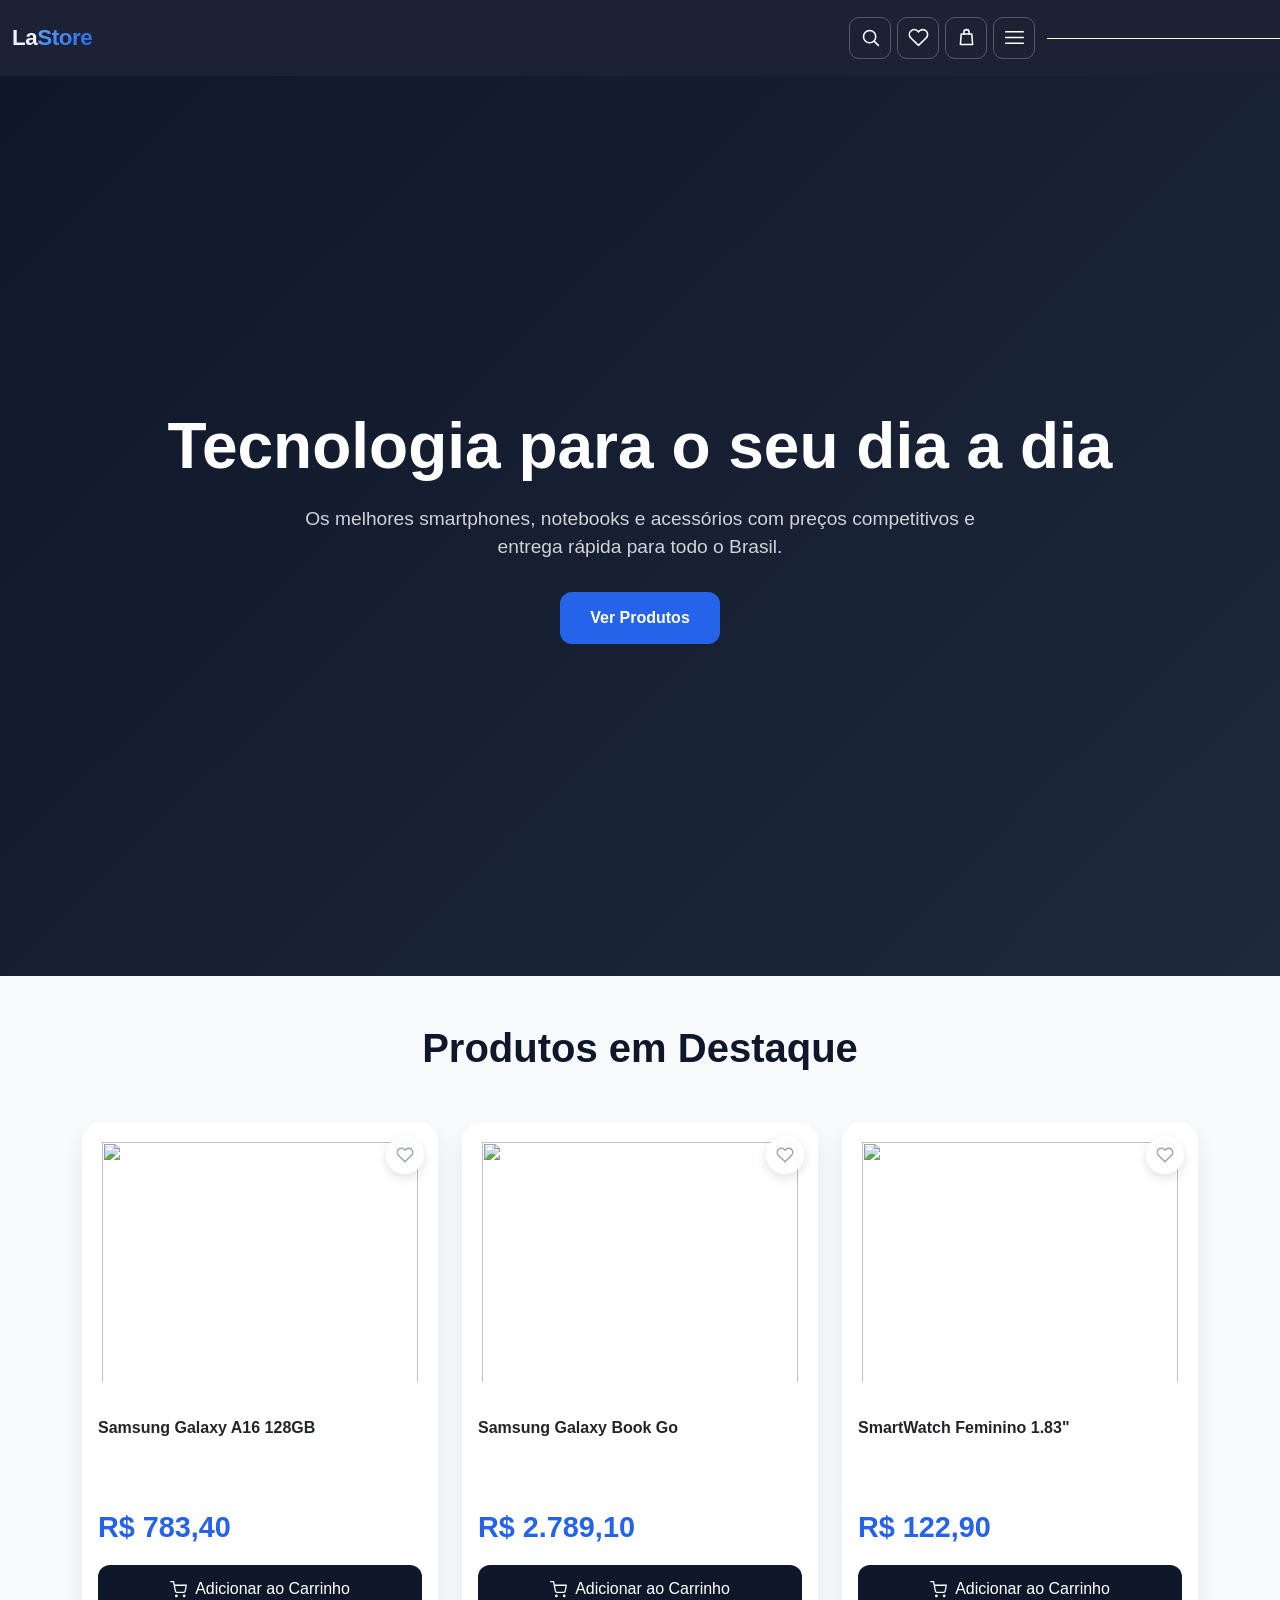
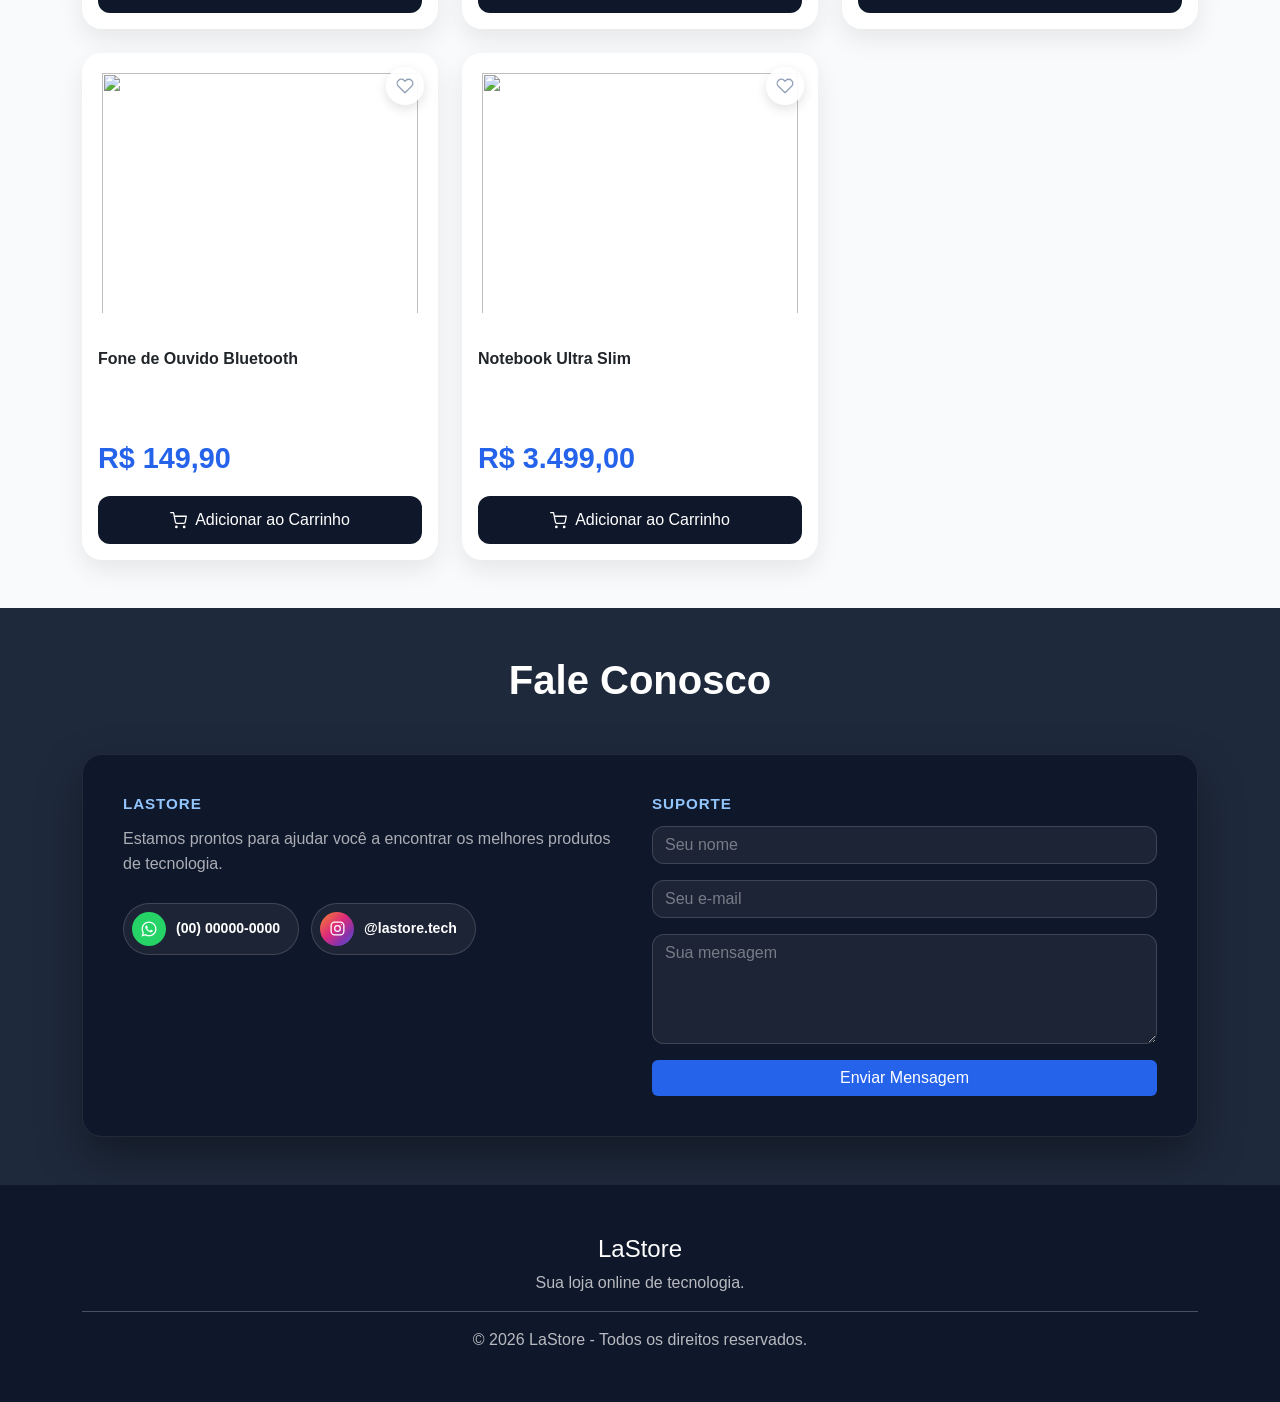
==== commit 145e390f: "alterar 'dados da conta', concertar erro de cadastro e estilizaçaõ do site" ====
--- a/index.html
+++ b/index.html
@@ -23,7 +23,7 @@
 <div class="container d-flex align-items-center justify-content-between">
 
 <a class="navbar-brand" href="#">
-LaStore
+La<span class="brand-accent">Store</span>
 </a>
 
 <div class="nav-icons">
@@ -343,9 +343,30 @@
 <p>
 Estamos prontos para ajudar você a encontrar os melhores produtos de tecnologia.
 </p>
+
+<div class="contact-socials">
+
+<a href="#" class="social-link whatsapp" onclick="mostrarToast('WhatsApp', 'Este é um site fictício, criado apenas para fins de demonstração/estudo. Não há WhatsApp real associado.', 'success'); return false;">
+<span class="social-icon">
+<svg viewBox="0 0 24 24" width="18" height="18" fill="currentColor"><path d="M12.04 2C6.58 2 2.13 6.45 2.13 11.91c0 1.75.46 3.45 1.32 4.95L2.05 22l5.25-1.38a9.87 9.87 0 0 0 4.74 1.21h.01c5.46 0 9.91-4.45 9.91-9.91 0-2.65-1.03-5.14-2.9-7.01A9.82 9.82 0 0 0 12.04 2zm0 18.12h-.01a8.2 8.2 0 0 1-4.18-1.14l-.3-.18-3.11.82.83-3.03-.2-.31a8.2 8.2 0 0 1-1.26-4.37c0-4.55 3.7-8.25 8.25-8.25a8.2 8.2 0 0 1 5.83 2.42 8.19 8.19 0 0 1 2.41 5.83c0 4.55-3.7 8.21-8.26 8.21zm4.52-6.16c-.25-.12-1.47-.72-1.7-.81-.23-.08-.39-.12-.56.13-.16.25-.64.81-.78.97-.14.17-.29.19-.54.06-.25-.12-1.04-.38-1.99-1.22-.73-.66-1.23-1.46-1.37-1.71-.14-.25-.02-.38.11-.51.11-.11.25-.29.37-.43.12-.15.16-.25.25-.42.08-.16.04-.31-.02-.43-.06-.13-.56-1.35-.77-1.85-.2-.48-.41-.42-.56-.43h-.48c-.16 0-.43.06-.65.31-.23.25-.85.83-.85 2.03 0 1.2.87 2.35.99 2.51.12.16 1.71 2.62 4.15 3.67.58.25 1.03.4 1.38.51.58.18 1.11.16 1.53.1.47-.07 1.47-.6 1.68-1.18.21-.58.21-1.08.14-1.18-.06-.1-.23-.16-.48-.29z"/></svg>
+</span>
+<span>(00) 00000-0000</span>
+</a>
+
+<a href="#" class="social-link instagram" onclick="mostrarToast('Instagram', 'Este é um site fictício, criado apenas para fins de demonstração/estudo. Não há Instagram real associado.', 'success'); return false;">
+<span class="social-icon">
+<svg viewBox="0 0 24 24" width="17" height="17" fill="none" stroke="currentColor" stroke-width="1.8" stroke-linecap="round" stroke-linejoin="round"><rect x="3" y="3" width="18" height="18" rx="5"></rect><circle cx="12" cy="12" r="4"></circle><line x1="17.5" y1="6.5" x2="17.51" y2="6.5"></line></svg>
+</span>
+<span>@lastore.tech</span>
+</a>
+
+</div>
+
 </div>
 
 <div class="col-md-6">
+
+<h4 class="support-title">Suporte</h4>
 
 <form onsubmit="return enviarMensagem(event)">
 
@@ -631,6 +652,21 @@
 
 </div>
 
+<!-- MINHA CONTA -->
+
+<div class="offcanvas offcanvas-end" tabindex="-1" id="minhaConta">
+
+<div class="offcanvas-header">
+<h5 class="fw-bold">Minha Conta</h5>
+<button type="button" class="btn-close" data-bs-dismiss="offcanvas"></button>
+</div>
+
+<div class="offcanvas-body d-flex flex-column" id="minhaContaBody">
+<!-- preenchido via JS em renderMinhaConta() -->
+</div>
+
+</div>
+
 <script src="https://cdn.jsdelivr.net/npm/bootstrap@5.3.8/dist/js/bootstrap.bundle.min.js"></script>
 
 <script src="script.js"></script>
--- a/style.css
+++ b/style.css
@@ -34,10 +34,17 @@
 }
 
 .navbar-brand{
-    color:#ffffff !important;
+    color:#f1f5f9 !important;
     font-weight:800;
     font-size:1.4rem;
     letter-spacing:-.02em;
+}
+
+.navbar-brand .brand-accent{
+    background:linear-gradient(135deg, #60a5fa, var(--accent));
+    -webkit-background-clip:text;
+    background-clip:text;
+    -webkit-text-fill-color:transparent;
 }
 
 /* Ícones da navbar (busca, curtidos, carrinho, menu) */
@@ -330,12 +337,152 @@
     box-shadow:0 10px 30px rgba(0,0,0,.08);
 }
 
+.contact h4{
+    font-size:.95rem;
+    font-weight:700;
+    text-transform:uppercase;
+    letter-spacing:.06em;
+    color:var(--primary);
+    margin-bottom:12px;
+}
+
+.contact .col-md-6 > p{
+    margin-bottom:0;
+    line-height:1.6;
+}
+
+/* Seção "Fale Conosco" em azul escuro */
+#contato{
+    background:var(--secondary);
+}
+
+#contato .section-title{
+    color:#ffffff;
+}
+
+#contato .contact{
+    background:var(--primary);
+    border:1px solid rgba(255,255,255,.08);
+    box-shadow:0 20px 45px rgba(0,0,0,.35);
+}
+
+#contato .contact h4,
+#contato .support-title{
+    color:#93c5fd;
+}
+
+#contato .contact .col-md-6 > p{
+    color:rgba(255,255,255,.65);
+}
+
+#contato .form-control{
+    background:rgba(255,255,255,.06);
+    border:1px solid rgba(255,255,255,.15);
+    color:#ffffff;
+}
+
+#contato .form-control::placeholder{
+    color:rgba(255,255,255,.4);
+}
+
+#contato .form-control:focus{
+    background:rgba(255,255,255,.1);
+    border-color:var(--accent);
+    color:#ffffff;
+    box-shadow:0 0 0 3px rgba(37,99,235,.3);
+}
+
+#contato .social-link{
+    background:rgba(255,255,255,.06);
+    border:1px solid rgba(255,255,255,.15);
+    color:#ffffff;
+}
+
+#contato .social-link:hover{
+    background:rgba(255,255,255,.1);
+}
+
+#contato .social-link.whatsapp:hover{
+    border-color:#25d366;
+    color:#25d366;
+}
+
+#contato .social-link.instagram:hover{
+    border-color:#dd2a7b;
+    color:#dd2a7b;
+}
+
+/* Redes sociais (WhatsApp / Instagram) */
+.contact-socials{
+    display:flex;
+    flex-wrap:wrap;
+    gap:12px;
+    margin-top:26px;
+}
+
+.social-link{
+    display:inline-flex;
+    align-items:center;
+    gap:10px;
+    background:#ffffff;
+    border:1px solid var(--border);
+    color:var(--primary);
+    text-decoration:none;
+    font-weight:600;
+    font-size:.88rem;
+    padding:8px 18px 8px 8px;
+    border-radius:999px;
+    transition:.2s ease;
+}
+
+.social-link .social-icon{
+    width:34px;
+    height:34px;
+    border-radius:50%;
+    display:flex;
+    align-items:center;
+    justify-content:center;
+    flex-shrink:0;
+    color:#ffffff;
+}
+
+.social-link.whatsapp .social-icon{
+    background:#25d366;
+}
+
+.social-link.instagram .social-icon{
+    background:linear-gradient(135deg,#f58529,#dd2a7b 45%,#8134af 75%,#515bd4);
+}
+
+.social-link:hover{
+    transform:translateY(-2px);
+    box-shadow:0 10px 22px rgba(15,23,42,.1);
+}
+
+.social-link.whatsapp:hover{
+    border-color:#25d366;
+    color:#25d366;
+}
+
+.social-link.instagram:hover{
+    border-color:#dd2a7b;
+    color:#dd2a7b;
+}
+
+.support-title{
+    font-size:.95rem;
+    font-weight:700;
+    text-transform:uppercase;
+    letter-spacing:.06em;
+    color:var(--primary);
+    margin-bottom:16px;
+}
+
 /* FOOTER */
 footer{
     background:var(--primary);
     color:white;
     padding:50px 0;
-    margin-top:80px;
 }
 
 .footer-text{
@@ -438,6 +585,150 @@
     font-weight:800;
     color:var(--primary);
     margin-bottom:16px;
+}
+
+/* ===== MINHA CONTA ===== */
+.account-header{
+    display:flex;
+    align-items:center;
+    gap:14px;
+    padding-bottom:22px;
+    margin-bottom:24px;
+    border-bottom:1px solid var(--border);
+}
+
+.account-header .avatar-lg{
+    width:56px;
+    height:56px;
+    border-radius:50%;
+    background:linear-gradient(135deg, #60a5fa, var(--accent));
+    color:#fff;
+    display:flex;
+    align-items:center;
+    justify-content:center;
+    font-weight:800;
+    font-size:1.15rem;
+    flex-shrink:0;
+    box-shadow:0 8px 18px rgba(37,99,235,.28);
+}
+
+.account-name{
+    font-weight:800;
+    font-size:1.05rem;
+    color:var(--primary);
+    line-height:1.3;
+}
+
+.account-email{
+    font-size:.85rem;
+    color:var(--text);
+}
+
+.account-section{
+    margin-bottom:28px;
+}
+
+.account-section-title{
+    font-size:.78rem;
+    font-weight:700;
+    text-transform:uppercase;
+    letter-spacing:.07em;
+    color:var(--accent);
+    margin-bottom:12px;
+}
+
+.account-field{
+    display:flex;
+    justify-content:space-between;
+    align-items:center;
+    gap:12px;
+    padding:12px 0;
+    border-bottom:1px solid var(--border);
+    font-size:.9rem;
+}
+
+.account-field:last-child{
+    border-bottom:none;
+}
+
+.account-field-label{
+    color:var(--text);
+}
+
+.account-field-value{
+    font-weight:700;
+    color:var(--primary);
+    text-align:right;
+    word-break:break-word;
+}
+
+.account-orders{
+    flex:1;
+    display:flex;
+    flex-direction:column;
+    min-height:0;
+    margin-bottom:0;
+}
+
+.account-orders-list{
+    flex:1;
+    overflow-y:auto;
+    padding-right:2px;
+}
+
+.order-card{
+    border:1px solid var(--border);
+    border-radius:14px;
+    padding:14px 16px;
+    margin-bottom:12px;
+    transition:.2s;
+}
+
+.order-card:hover{
+    border-color:var(--accent);
+    box-shadow:0 6px 16px rgba(15,23,42,.06);
+}
+
+.order-card:last-child{
+    margin-bottom:0;
+}
+
+.order-card-header{
+    display:flex;
+    justify-content:space-between;
+    align-items:center;
+    margin-bottom:10px;
+    padding-bottom:10px;
+    border-bottom:1px dashed var(--border);
+}
+
+.order-date{
+    font-size:.78rem;
+    color:var(--text);
+}
+
+.order-total{
+    font-weight:800;
+    color:var(--primary);
+    font-size:.95rem;
+}
+
+.order-items{
+    display:flex;
+    flex-direction:column;
+    gap:7px;
+}
+
+.order-item-row{
+    display:flex;
+    justify-content:space-between;
+    gap:10px;
+    font-size:.83rem;
+    color:var(--text);
+}
+
+.order-item-row span:first-child{
+    flex:1;
 }
 
 /* ===== MENU LATERAL (hambúrguer) ===== */
@@ -743,12 +1034,68 @@
 
 @media(max-width:768px){
 
+.hero{
+    min-height:auto;
+    padding:110px 20px 56px;
+}
+
 .hero h1{
-    font-size:2.5rem;
+    font-size:2.1rem;
+    margin-bottom:14px;
+}
+
+.hero p{
+    font-size:1rem;
+}
+
+.hero .btn{
+    margin-top:22px;
+    padding:12px 26px;
 }
 
 .section-title{
-    font-size:2rem;
+    font-size:1.8rem;
+    margin-bottom:32px;
+}
+
+/* CARDS DE PRODUTO — tamanhos fixos de desktop quebravam no mobile */
+.card-img-top{
+    height:150px;
+    padding:14px;
+}
+
+.card-title{
+    min-height:auto;
+    font-size:.85rem;
+    line-height:1.35;
+    margin-bottom:6px;
+    display:-webkit-box;
+    -webkit-line-clamp:2;
+    -webkit-box-orient:vertical;
+    overflow:hidden;
+}
+
+.price{
+    font-size:1.15rem;
+    margin-bottom:10px;
+}
+
+.btn-cart{
+    padding:10px;
+    font-size:.78rem;
+}
+
+.btn-cart span{
+    white-space:nowrap;
+    overflow:hidden;
+    text-overflow:ellipsis;
+}
+
+.fav-btn{
+    width:32px;
+    height:32px;
+    top:10px;
+    right:10px;
 }
 
 .toast-stack{
@@ -762,4 +1109,46 @@
     width:100%;
 }
 
+#produtos.py-5,
+#contato.py-5{
+    padding-top:2.5rem !important;
+    padding-bottom:2.5rem !important;
+}
+
+#produtos .row.g-4{
+    --bs-gutter-x:0.75rem;
+    --bs-gutter-y:0.9rem;
+}
+
+.contact{
+    padding:24px 18px;
+}
+
+.contact-socials{
+    flex-direction:column;
+}
+
+.social-link{
+    width:100%;
+    justify-content:center;
+    padding:10px 18px 10px 10px;
+}
+
+}
+
+@media(max-width:400px){
+
+.card-img-top{
+    height:120px;
+    padding:10px;
+}
+
+.price{
+    font-size:1rem;
+}
+
+.hero h1{
+    font-size:1.75rem;
+}
+
 }
